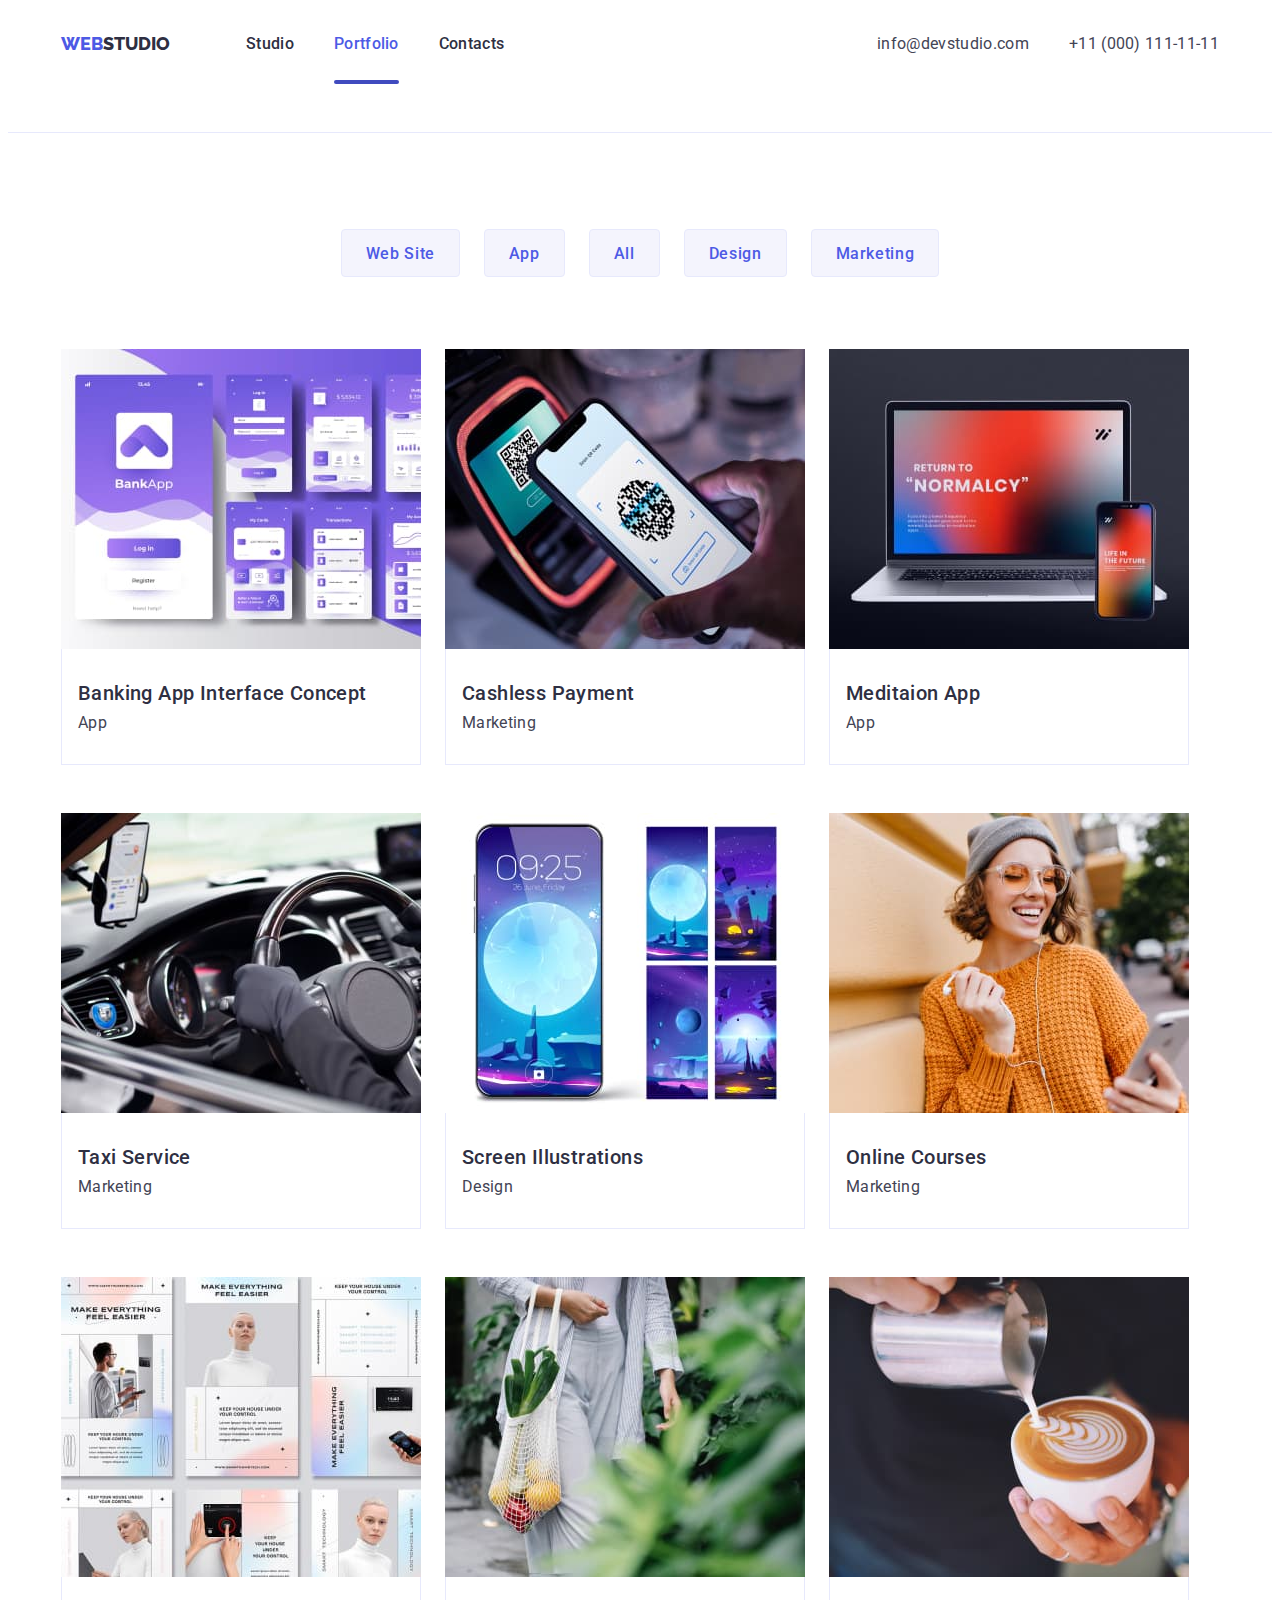
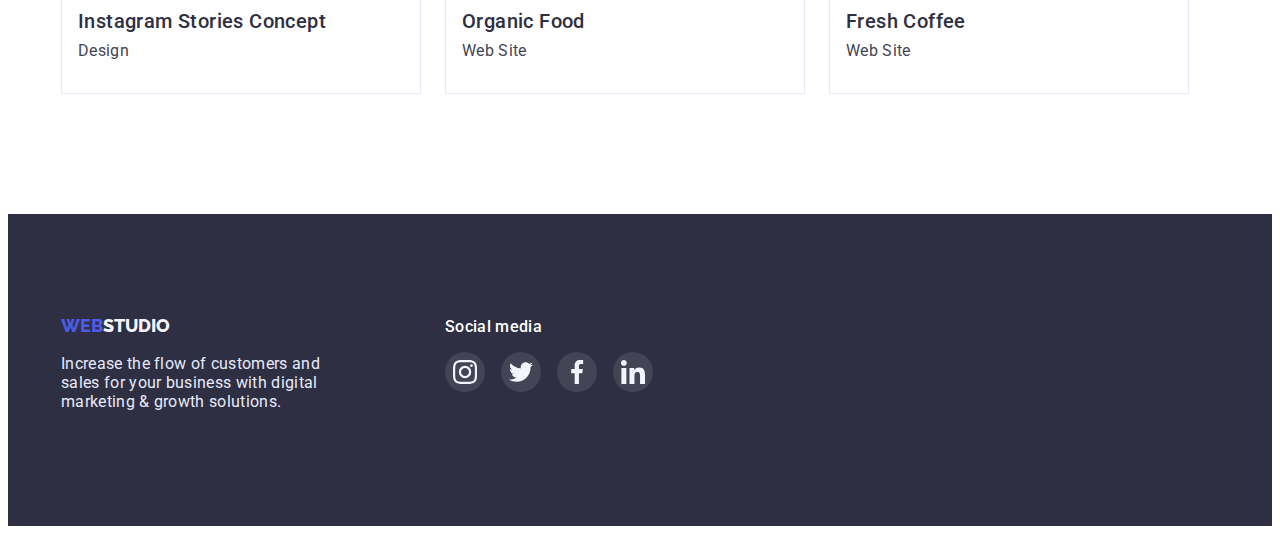
==== portfolio.html @ 8b2831ad "add files" ====
<!DOCTYPE html>
<html lang="en">
<head>
   <meta charset="UTF-8">
   <meta http-equiv="X-UA-Compatible" content="IE=edge">
   <meta name="viewport" content="width=device-width, initial-scale=1.0">
   <title>Webstudio</title>
   <link rel="preconnect" href="https://fonts.googleapis.com"><link rel="preconnect" href="https://fonts.gstatic.com" crossorigin><link href="https://fonts.googleapis.com/css2?family=Raleway:wght@800&family=Roboto:wght@400;500;700;900&display=swap" rel="stylesheet">
   <link rel="stylesheet" href="https://cdnjs.cloudflare.com/ajax/libs/modern-normalize/1.1.0/modern-normalize.min.css" integrity="sha512-wpPYUAdjBVSE4KJnH1VR1HeZfpl1ub8YT/NKx4PuQ5NmX2tKuGu6U/JRp5y+Y8XG2tV+wKQpNHVUX03MfMFn9Q==" crossorigin="anonymous" referrerpolicy="no-referrer" />
   <link rel="stylesheet" href="./css/styles.css">
</head>

<body>
   <header class="header section">
      <!-- Naviganion -->
      <div class="container header-container">
         <nav class="navigation">
            <a class="logo link" href="./index.html"><span>Web</span>Studio</a>
            <ul class="nav-list list">
               <li><a class="nav-link link" href="./index.html">Studio</a></li>
               <li><a class="nav-link link curent" href="./portfolio.html">Portfolio</a></li>
               <li><a class="nav-link link" href="#">Contacts</a></li>
            </ul>
         </nav>
   
         <!-- Address -->
         <address>
            <ul class="contact-list list">
               <li  class="contact-item"><a class="contact-link link" href="mailto:info@devstudio.com">info@devstudio.com</a></li>
               <li  class="contact-item"><a class="contact-link link" href="tel:+110001111111">+11 (000) 111-11-11</a></li>
            </ul>
         </address>
      </div>
   </header>

   <main>
      <section class="portfolio section">
         <div class="container">
            <h1 class="section-title visually-hidden">Portfolio</h1>
            <ul class="filters list">
               <li><button class="filters-btn" type="button">Web Site</button></li>
               <li><button class="filters-btn" type="button">App</button></li>
               <li><button class="filters-btn" type="button">All</button></li>
               <li><button class="filters-btn" type="button">Design</button></li>
               <li><button class="filters-btn" type="button">Marketing</button></li>
            </ul>
            <ul class="project-cards list">
               <li class="project-card">
                  <a href="" class="project-card-link link">
                     <div class="card-top-wrap">
                        <img src="./images/banking.jpg" alt="Banking App Interface Concept" width="360">
                        <p class="card-top-text">14 Stylish and User-Friendly App Design Concepts · Task Manager App · Calorie Tracker App · Exotic Fruit Ecommerce App · Cloud Storage App</p>
                     </div>
                     <div class="card-description">
                        <h3 class="section-subtitle">Banking App Interface Concept</h3>
                        <p class="section-text">App</p>
                     </div>
                  </a>
               </li>
               <li class="project-card">
                  <a href="" class="project-card-link link">
                     <div class="card-top-wrap">
                        <img src="./images/payment.jpg" alt="Cashless Payment" width="360">
                        <p class="card-top-text">14 Stylish and User-Friendly App Design Concepts · Task Manager App · Calorie Tracker App · Exotic Fruit Ecommerce App · Cloud Storage App</p>
                     </div>
                     <div class="card-description">
                        <h3 class="section-subtitle">Cashless Payment</h3>
                        <p class="section-text">Marketing</p>
                     </div>
                  </a>
               </li>
               <li class="project-card">
                  <a href="" class="project-card-link link">
                     <div class="card-top-wrap">
                        <img src="./images/meditaionapp.jpg" alt="Meditaion App" width="360">
                        <p class="card-top-text">14 Stylish and User-Friendly App Design Concepts · Task Manager App · Calorie Tracker App · Exotic Fruit Ecommerce App · Cloud Storage App</p>
                     </div>
                     <div class="card-description">
                        <h3 class="section-subtitle">Meditaion App</h3>
                        <p class="section-text">App</p>
                     </div>
                  </a>
               </li>
               <li class="project-card">
                  <a href="" class="project-card-link link">
                     <div class="card-top-wrap">
                        <img src="./images/taxiservice.jpg" alt="Taxi Service" width="360">
                        <p class="card-top-text">14 Stylish and User-Friendly App Design Concepts · Task Manager App · Calorie Tracker App · Exotic Fruit Ecommerce App · Cloud Storage App</p>
                     </div>
                     <div class="card-description">
                        <h3 class="section-subtitle">Taxi Service</h3>
                        <p class="section-text">Marketing</p>
                     </div>
                  </a>
               </li>
               <li class="project-card">
                  <a href="" class="project-card-link link">
                     <div class="card-top-wrap">
                        <img src="./images/screenillustrations.jpg" alt="Screen Illustrations" width="360">
                        <p class="card-top-text">14 Stylish and User-Friendly App Design Concepts · Task Manager App · Calorie Tracker App · Exotic Fruit Ecommerce App · Cloud Storage App</p>
                     </div>
                     <div class="card-description">
                        <h3 class="section-subtitle">Screen Illustrations</h3>
                        <p class="section-text">Design</p>
                     </div>
                  </a>
               </li>
               <li class="project-card">
                  <a href="" class="project-card-link link">
                     <div class="card-top-wrap">
                        <img src="./images/onlinecourses.jpg" alt="Online Courses" width="360">
                        <p class="card-top-text">14 Stylish and User-Friendly App Design Concepts · Task Manager App · Calorie Tracker App · Exotic Fruit Ecommerce App · Cloud Storage App</p>
                     </div>
                     <div class="card-description">
                        <h3 class="section-subtitle">Online Courses</h3>
                        <p class="section-text">Marketing</p>
                     </div>
                  </a>
               </li>
               <li class="project-card">
                  <a href="" class="project-card-link link">
                     <div class="card-top-wrap">
                        <img src="./images/instagramstories.jpg" alt="Instagram Stories Concept" width="360">
                        <p class="card-top-text">14 Stylish and User-Friendly App Design Concepts · Task Manager App · Calorie Tracker App · Exotic Fruit Ecommerce App · Cloud Storage App</p>
                     </div>
                     <div class="card-description">
                        <h3 class="section-subtitle">Instagram Stories Concept</h3>
                        <p class="section-text">Design</p>
                     </div>
                  </a>
               </li>
               <li class="project-card">
                  <a href="" class="project-card-link link">
                     <div class="card-top-wrap">
                        <img src="./images/organicfood.jpg" alt="Organic Food" width="360">
                        <p class="card-top-text">14 Stylish and User-Friendly App Design Concepts · Task Manager App · Calorie Tracker App · Exotic Fruit Ecommerce App · Cloud Storage App</p>
                     </div>
                     <div class="card-description">
                        <h3 class="section-subtitle">Organic Food</h3>
                        <p class="section-text">Web Site</p>
                     </div>
                  </a>
               </li>
               <li class="project-card">
                  <a href="" class="project-card-link link">
                     <div class="card-top-wrap">
                        <img src="./images/freshcofee.jpg" alt="Fresh Coffee" width="360">
                        <p class="card-top-text">14 Stylish and User-Friendly App Design Concepts · Task Manager App · Calorie Tracker App · Exotic Fruit Ecommerce App · Cloud Storage App</p>
                     </div>
                     <div class="card-description">
                        <h3 class="section-subtitle">Fresh Coffee</h3>
                        <p class="section-text">Web Site</p>
                     </div>
                  </a>
               </li>
            </ul>
         </div>
      </section>
   </main>
   
   <!-- Footer -->
   <footer class="footer">
      <div class="container footer-content">
         <div class="footer-logo-content">
            <a class="footer-logo link" href="./index.html"><span>Web</span>Studio</a>
            <p class="footer-text">Increase the flow of customers and sales for your business with digital marketing & growth solutions.</p>
         </div>
         <div class="footer-soc-content">
            <p class="footer-soc-title">Social media</p>
            <ul class="footer-soc-list list">
               <li class="footer-soc-item">
                  <a href="" class="footer-soc-link link">
                     <svg class="footer-soc-icon" width="24" height="24">
                        <use href="./images/icons.svg#icon-instagram"></use>
                     </svg>
                  </a>
               </li>
               <li class="footer-soc-item">
                  <a href="" class="footer-soc-link link">
                     <svg class="footer-soc-icon" width="24" height="24">
                        <use href="./images/icons.svg#icon-twitter"></use>
                     </svg>
                  </a>
               </li>
               <li class="footer-soc-item">
                  <a href="" class="footer-soc-link link">
                     <svg class="footer-soc-icon" width="24" height="24">
                        <use href="./images/icons.svg#icon-facebook"></use>
                     </svg>
                  </a>
               </li>
               <li class="footer-soc-item">
                  <a href="" class="footer-soc-link link">
                     <svg class="footer-soc-icon" width="24" height="24">
                        <use href="./images/icons.svg#icon-linkedin"></use>
                     </svg>
                  </a>
               </li>
            </ul>
         </div>
      </div>
   </footer>
</body>
</html>
---- css/styles.css ----
body {
   font-family: 'Roboto', sans-serif;
   font-size: 16px;
   color: var(--main-color);
   background-color: var(--lite-color);
}

.section {
   padding-top: 120px;
   padding-bottom: 120px;
}

h1, h2, h3, h4, h5, h6, ul, p {
   margin: 0;
   padding: 0;
}

img {
   display: block;
}

.list {
   list-style: none;
}

.link {
   text-decoration: none;
}

.btn {
   transition: color 250ms cubic-bezier(0.4, 0, 0.2, 1), border 250ms cubic-bezier(0.4, 0, 0.2, 1), background-color 250ms cubic-bezier(0.4, 0, 0.2, 1), box-shadow 250ms cubic-bezier(0.4, 0, 0.2, 1);
}

.container {
   max-width: 1158px;
   padding: 0 15px;
   margin: 0 auto;
}

:root {
   --accent-color: #4D5AE5;
   --main-color: #2E2F42;
   --minor-color: #434455;
   --lite-color: #FFFFFF;
   --gra: linear-gradient(rgba(46, 47, 66, 0.7), rgba(46, 47, 66, 0.7));
   --text-lh: 1.2;
   --link-btn-lh: 1.5;
}


/* Header */
.header {
   padding-top: 24px;
   padding-bottom: 24px;
   height: 76px;
   border-bottom: 1px solid #E7E9FC;
}

.header-container {
   display: flex;
   align-items: center;
}

.navigation {
   display: flex;
   margin-right: auto;
}

.logo {
   font-family: 'Raleway', sans-serif;
   font-weight: 800;
   font-size: 18px;
   line-height: 1.33;
   text-transform: uppercase;
   margin-right: 76px;
   color: var(--main-color);
}

.logo span {
   font-family: 'Raleway', sans-serif;
   font-weight: 800;
   font-size: 18px;
   line-height: 1.33;
   text-transform: uppercase;
   color: var(--accent-color);
}

.nav-list {
   display: flex;
   gap: 40px;
}

.nav-link {
   font-weight: 500;
   line-height: var(--link-btn-lh);
   letter-spacing: 0.02em;
   color: var(--main-color);
   transition: color 250ms cubic-bezier(0.4, 0, 0.2, 1);
}

.curent {
   color: var(--accent-color);
   position: relative;
}

.curent::after {
   content: "";
   position: absolute;
   width: 100%;
   height: 4px;
   left: 0px;
   top: 46px;
   background-color: #404BBF;
   border-radius: 2px;
}

.contact-list {
   display: flex;
   gap: 40px;
}

.contact-link {
   font-style: normal;
   line-height: var(--link-btn-lh);
   letter-spacing: 0.02em;
   color: var(--minor-color);
   transition: color 250ms cubic-bezier(0.4, 0, 0.2, 1);
}

.nav-link:hover, .contact-link:hover, .nav-link:focus, .contact-link:focus {
   color: #404BBF;
}


/* Hero */
.hero {
   padding-top: 188px;
   padding-bottom: 188px;
   background-image: var(--gra), url(../images/hero-bg.jpg);
   margin: auto;
   max-width: 1440px;
   background-position: center;
   background-repeat: no-repeat;
   background-size: cover;
   text-align: center; 
}

.hero-title {
   font-size: 56px;
   line-height: 1.07;
   letter-spacing: 0.02em;
   text-align: center;
   color: var(--lite-color);
   max-width: 500px;
   margin: 0 auto;
}

.hero-btn {
   font-family: inherit;
   font-weight: 500;
   font-size: 16px;
   line-height: var(--link-btn-lh);
   color: var(--lite-color);
   cursor: pointer;
   width: 169px;
   height: 56px;
   background: var(--accent-color);
   box-shadow: 0px 4px 4px rgba(0, 0, 0, 0.15);
   border-color: transparent;
   border-radius: 4px;
   margin-top: 48px;
   transition: background-color 250ms cubic-bezier(0.4, 0, 0.2, 1);
}

.hero-btn:is(:hover, :focus) {
   background-color: #404BBF;
}

.section-title {
   font-size: 36px;
   line-height: 1.11;
   letter-spacing: 0.02em;
   text-transform: capitalize;
   text-align: center;
   margin-bottom: 72px;
   color: var(--main-color);
}

.section-subtitle {
   font-weight: 500;
   font-size: 20px;
   line-height: 1.2;
   letter-spacing: 0.02em;
   margin-bottom: 8px;
   color: var(--main-color);
}

.section-text {
   line-height: var(--text-lh);
   letter-spacing: 0.02em;
   color: var(--minor-color);
}


/* Features */
.features {
   padding-bottom: 0;
}
.visually-hidden {
   position: absolute;
   white-space: nowrap;
   width: 1px;
   height: 1px;
   overflow: hidden;
   border: 0;
   padding: 0;
   clip: rect(0 0 0 0);
   clip-path: inset(50%);
   margin: -1px;
}

.features-icon-item {
   width: 264px;
   height: 112px;
   display: flex;
   align-items: center;
   justify-content: center;
   background: #F4F4FD;
   border-radius: 4px;
   margin-bottom: 8px;
}

.features-icon {
   display: flex;
   align-items: center;
   justify-content: center;
}


.about-list {
   display: flex;
   gap: 24px;
}

.about-item {
   width: 264px;
}


/* We do */
.wedo-list {
   display: flex;
   gap: 24px;
   justify-content: center;
}


/* Team */
.team-section {
   background: #F4F4FD;
}

.team-list {
   display: flex;
   gap: 24px;
}

.team-item {
   background: var(--lite-color);
   box-shadow: 0px 1px 6px rgba(46, 47, 66, 0.08), 0px 1px 1px rgba(46, 47, 66, 0.16), 0px 2px 1px rgba(46, 47, 66, 0.08);
   border-radius: 0px 0px 4px 4px;
}

.team-description {
   text-align: center;
   padding-top: 32px;
   padding-bottom: 32px;
}

.team-soc-list {
   display: flex;
   justify-content: center;
   gap: 24px;
   margin-top: 8px;
}

.team-soc-item {
   width: 40px;
   height: 40px;
}

.team-soc-link {
   width: 100%;
   height: 100%;
   display: flex;
   align-items: center;
   justify-content: center;
   background-color: var(--accent-color);
   border-radius: 50%;
   transition: background-color 250ms cubic-bezier(0.4, 0, 0.2, 1); 
}

.team-soc-link:is(:hover, :focus) {
   background-color: #404BBF;
}

/* Customers */
.customers-section {
   padding-top: 130px;
   padding-bottom: 120px;
}

.customers-list {
   display: flex;
   gap: 24px;
}
.customers-item {
   width: 168px;
}
.customers-link {
   width: 100%;
   height: 88px;
   display: flex;
   align-items: center;
   justify-content: center;
   border: 1px solid #8E8F99;
   border-radius: 4px;
   transition: border-color 250ms cubic-bezier(0.4, 0, 0.2, 1);
}
.customers-link:is(:hover, :focus) {
   border-color: var(--accent-color);
}

.customers-icon {
   fill: #AFB1B8;
   transition: fill 250ms cubic-bezier(0.4, 0, 0.2, 1);
}
.customers-link:is(:hover, :focus) .customers-icon{
   fill: #404BBF;
}


/* Portfolio */
.portfolio {
   padding-top: 96px;
}

.filters {
   display: flex;
   align-items: center;
   justify-content: center;
   gap: 24px;
}

.filters-btn {
   font-family: inherit;
   font-weight: 500;
   font-size: 16px;
   line-height: var(--link-btn-lh);
   letter-spacing: 0.04em;
   color: var(--accent-color);
   background: #F4F4FD;
   padding: 12px 24px;
   max-height: 48px;
   border: 1px solid #E7E9FC;
   border-radius: 4px;
   cursor: pointer;
   transition: color 250ms cubic-bezier(0.4, 0, 0.2, 1), background-color 250ms cubic-bezier(0.4, 0, 0.2, 1), box-shadow 250ms cubic-bezier(0.4, 0, 0.2, 1);
}

.filters-btn:is(:hover, :focus) {
   color: var(--lite-color);
   border: 1px solid #404BBF;
   box-shadow: 0px 3px 1px rgba(0, 0, 0, 0.1), 0px 2px 1px rgba(0, 0, 0, 0.08), 0px 2px 2px rgba(0, 0, 0, 0.12);
   background-color: #404BBF;
}

.project-cards {
   margin-top: 72px;
   display: flex;
   flex-wrap: wrap;
   row-gap: 48px;
   column-gap: 24px;
}

.project-card {
   box-sizing: border-box;
   width: 360px;
}

.project-card:is(:hover, :focus) .card-top-text {
   transform: translateY(0%);
}

.project-card-link {
   display: inline-block;
   transition: box-shadow 250ms cubic-bezier(0.4, 0, 0.2, 1);
}

.project-card-link:is(:hover, :focus) {
   box-shadow: 0px 1px 6px rgba(46, 47, 66, 0.08), 0px 1px 1px rgba(46, 47, 66, 0.16), 0px 2px 1px rgba(46, 47, 66, 0.08);
   cursor: pointer;
}

.card-top-wrap {
   position: relative;
   overflow-x: hidden;
}

.card-top-text {
   position: absolute;
   height: 100%;
   top: 0;
   padding: 40px 32px;
   font-family: 'Roboto';
   font-size: 16px;
   line-height: 24px;
   letter-spacing: 0.02em;
   color: #F4F4FD;
   background-color: var(--accent-color);
   transform: translateY(100%);
   transition: transform 250ms cubic-bezier(0.4, 0, 0.2, 1);
   overflow: auto;
}

.card-description {
   padding-top: 32px;
   padding-bottom: 32px;
   padding-left: 16px;
   border: 1px solid #E7E9FC;
   border-top: none;
}


/* Footer */
.footer {
   padding-top: 100px;
   padding-bottom: 100px;
   background-color: var(--main-color);
}

.footer-content {
   display: flex;
   align-items: baseline;
}

.footer-logo-content {
   margin-right: 120px;
}

.footer-logo {
   font-family: 'Raleway';
   font-weight: 800;
   font-size: 18px;
   line-height: 1.33;
   text-transform: uppercase;
   color: #F4F4FD;
}

.footer-logo span {
   font-family: 'Raleway';
   font-weight: 800;
   font-size: 18px;
   line-height: 1.33;
   text-transform: uppercase;
   color: var(--accent-color);
}

.footer-text {
   line-height: var(--text-lh);
   letter-spacing: 0.02em;
   color: #E7E9FC;
   margin-top: 16px;
   width: 264px;
   height: 72px;
}

.footer-soc-title {
   font-weight: 500;
   line-height: var(--text-lh);
   letter-spacing: 0.02em;
   color:  #FFFFFF;
}

.footer-soc-list {
   display: flex;
   justify-content: center;
   gap: 16px;
   margin-top: 16px;
}

.footer-soc-item {
   width: 40px;
   height: 40px;
}

.footer-soc-link {
   width: 100%;
   height: 100%;
   display: flex;
   align-items: center;
   justify-content: center;
   background-color: rgba(255, 255, 255, 0.1);
   border-radius: 50%;
   transition: background-color 250ms cubic-bezier(0.4, 0, 0.2, 1);
}

.footer-soc-link:is(:hover, :focus) {
   background-color: #31D0AA;
}

/* Modal */
.backdrop {
   position: fixed;
   top: 0;
   width: 100%;
   height: 100%;
   background-color: rgba(46, 47, 66, 0.4);
   transition: opacity 250ms cubic-bezier(0.4, 0, 0.2, 1), visibility 250ms cubic-bezier(0.4, 0, 0.2, 1);
}

.is-hidden {
   opacity: 0;
   visibility: hidden;
   pointer-events: none;
}

.modal {
   position: absolute;
   top: 50%;
   left: 50%;
   transform: translate(-50%, -50%) scaleY(1);
   width: 408px;
   min-height: 576px;
   background: #FCFCFC;
   box-shadow: 0px 1px 1px rgba(0, 0, 0, 0.14), 0px 1px 3px rgba(0, 0, 0, 0.12), 0px 2px 1px rgba(0, 0, 0, 0.2);
   border-radius: 4px;
   padding: 24px;
   transition: transform 250ms cubic-bezier(0.4, 0, 0.2, 1);
}

.backdrop.is-hidden .modal {
   transform: translate(-50%, 50%) scaleY(0);
}

.modal-close {
   width: 24px;
   height: 24px;
   border-radius: 50%;
   background-color: #E7E9FC;
   border: 1px solid rgba(0, 0, 0, 0.1);
   display: block;
   margin-left: auto;
   cursor: pointer;
   display: flex;
   align-items: center;
   justify-content: center;
   margin-bottom: 24px;
}

.modal-icon {
   fill: #000000;
}

.modal-title {
   font-family: 'Roboto';
   font-style: normal;
   font-weight: 500;
   font-size: 16px;
   line-height: 24px;
   text-align: center;
   letter-spacing: 0.02em;
   color: #2E2F42;
}

.modal-input {
   width: 100%;
   height: 40px;
   border: 1px solid #4D5AE5;
   border-radius: 4px;
   margin-bottom: 22px;
}

.modal-input-text span {
   font-family: 'Roboto';
   font-size: 12px;
   line-height: 16px;
   letter-spacing: 0.04em;
   color: #8E8F99;
   margin-bottom: 4px;
}
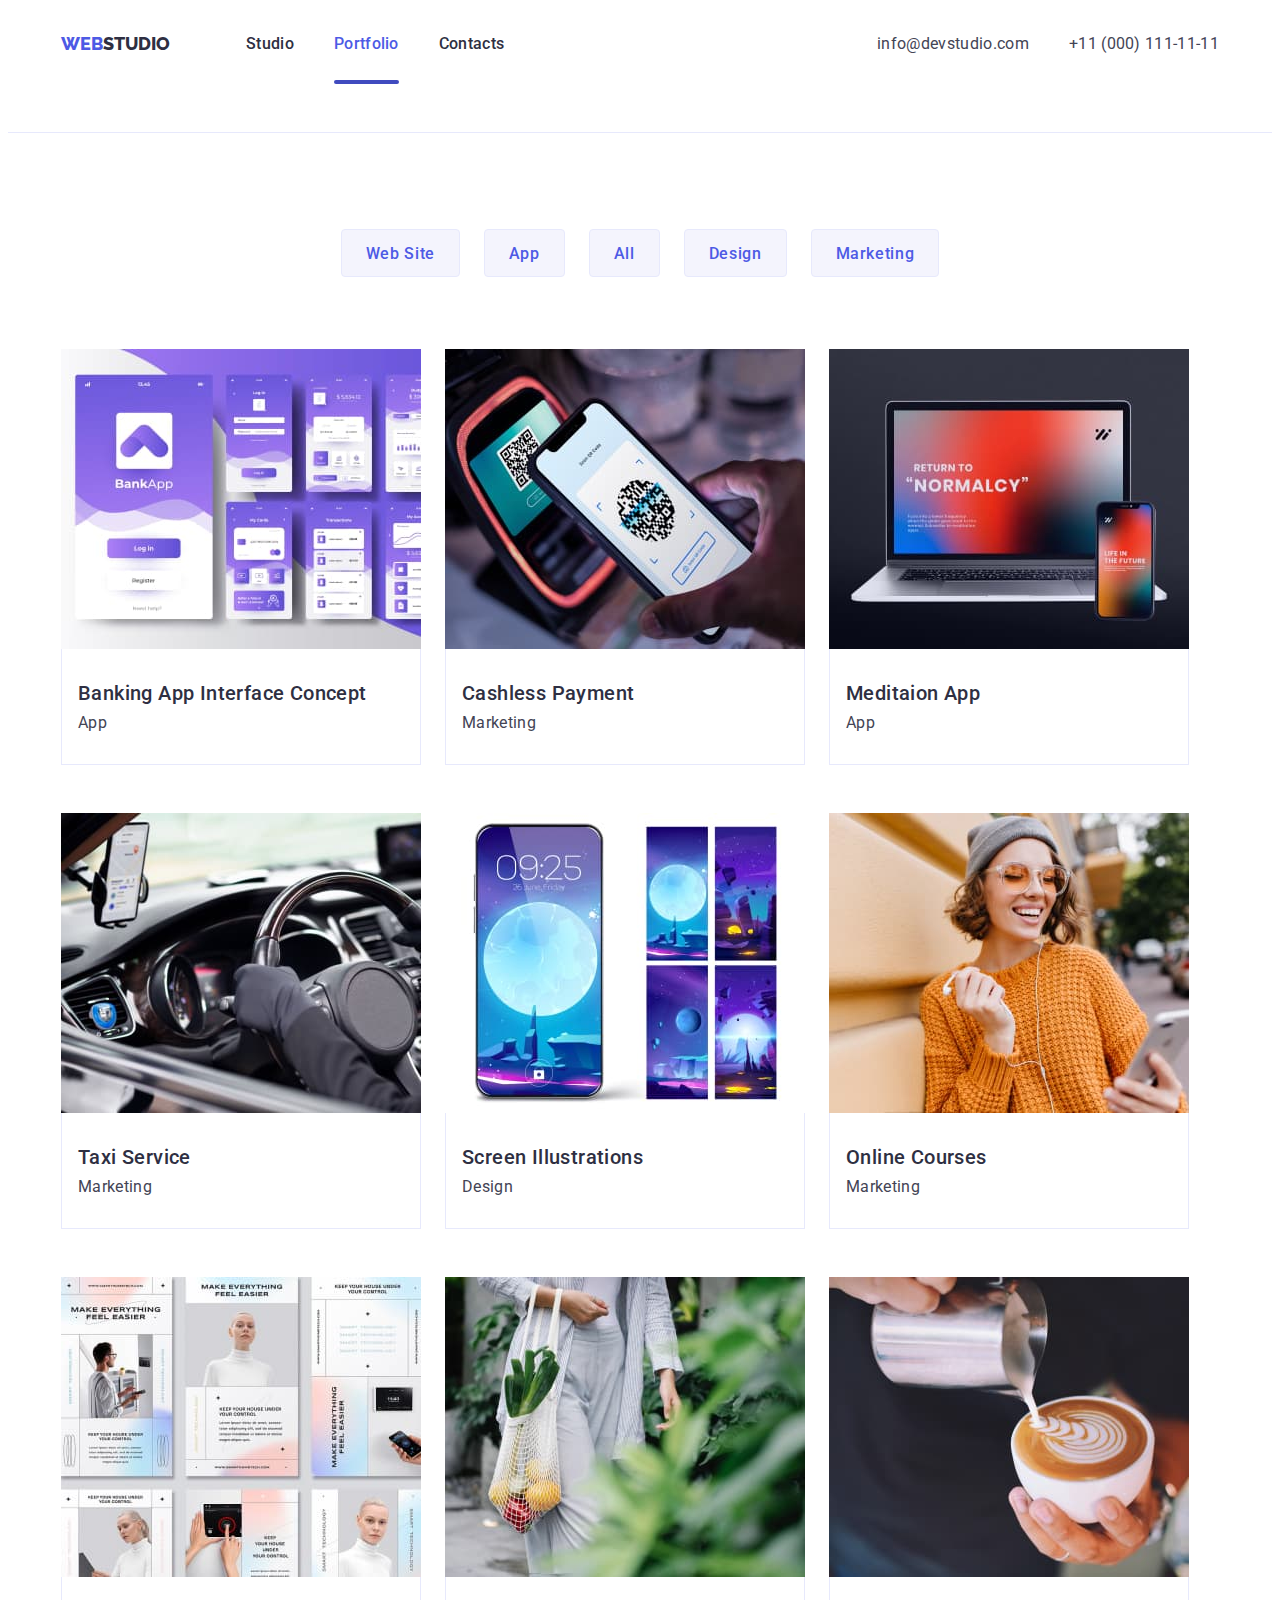
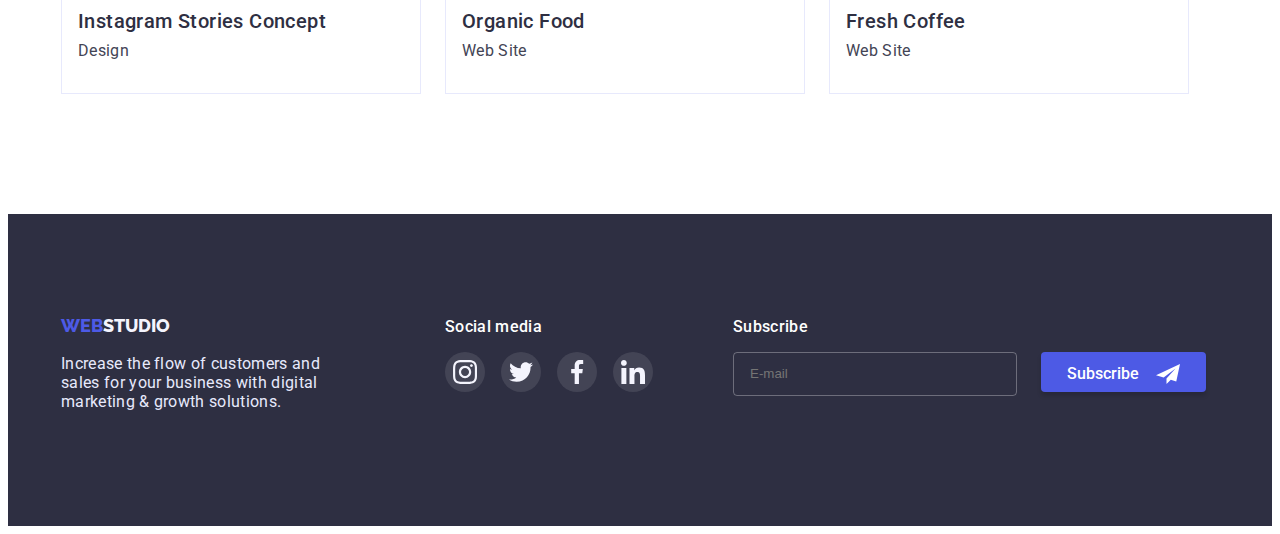
==== commit 351c7c3b: "done hw6" ====
--- a/portfolio.html
+++ b/portfolio.html
@@ -198,6 +198,19 @@
                </li>
             </ul>
          </div>
+         <div class="footer-subscribe">
+            <p class="footer-input-title">Subscribe</p>
+            <form>
+               <div class="footer-submit">
+                  <label>
+                     <input type="email" class="footer-input" name="Email" placeholder="E-mail" required>
+                  </label>
+                  <button class="footer-btn" type="submit">Subscribe<svg class="footer-subscribe-icon" width="24" height="24">
+                     <use href="./images/icons.svg#icon-frame"></use>
+                  </svg></button>
+               </div>
+            </form>
+         </div>
       </div>
    </footer>
 </body>
--- a/css/styles.css
+++ b/css/styles.css
@@ -25,10 +25,6 @@
 
 .link {
    text-decoration: none;
-}
-
-.btn {
-   transition: color 250ms cubic-bezier(0.4, 0, 0.2, 1), border 250ms cubic-bezier(0.4, 0, 0.2, 1), background-color 250ms cubic-bezier(0.4, 0, 0.2, 1), box-shadow 250ms cubic-bezier(0.4, 0, 0.2, 1);
 }
 
 .container {
@@ -475,6 +471,10 @@
    height: 72px;
 }
 
+.footer-soc-content {
+   margin-right: 80px;
+}
+
 .footer-soc-title {
    font-weight: 500;
    line-height: var(--text-lh);
@@ -508,6 +508,59 @@
 .footer-soc-link:is(:hover, :focus) {
    background-color: #31D0AA;
 }
+
+.footer-input-title {
+   font-weight: 500;
+   line-height: var(--text-lh);
+   letter-spacing: 0.02em;
+   color:  #FFFFFF;
+   margin-bottom: 16px;
+}
+.footer-submit {
+   display: flex;
+}
+
+.footer-input {
+   width: 264px;
+   height: 40px;
+   border: 1px solid rgba(255, 255, 255, 0.3);
+   border-radius: 4px;
+   padding-left: 16px;
+   color: #FFFFFF;
+   background-color: transparent;
+   margin-right: 24px;
+   outline: transparent;
+}
+
+.footer-input:focus {
+   border-color: #4D5AE5;
+}
+
+.footer-btn {
+   font-family: inherit;
+   font-weight: 500;
+   font-size: 16px;
+   line-height: var(--link-btn-lh);
+   color: var(--lite-color);
+   cursor: pointer;
+   width: 165px;
+   height: 40px;
+   background: var(--accent-color);
+   background: #4D5AE5;
+   box-shadow: 0px 4px 4px rgba(0, 0, 0, 0.15);
+   border-radius: 4px;
+   fill: #FFFFFF;
+   display: flex;
+   justify-content: space-between;
+   padding: 8px 24px;
+   border-color: transparent;
+   transition: background-color 250ms cubic-bezier(0.4, 0, 0.2, 1);
+}
+
+.footer-btn:is(:hover, :focus) {
+   background-color: #404BBF;
+}
+
 
 /* Modal */
 .backdrop {
@@ -571,14 +624,47 @@
    text-align: center;
    letter-spacing: 0.02em;
    color: #2E2F42;
+   margin-bottom: 16px;
+}
+
+.input-item {
+   margin-bottom: 8px;
 }
 
 .modal-input {
    width: 100%;
    height: 40px;
-   border: 1px solid #4D5AE5;
-   border-radius: 4px;
-   margin-bottom: 22px;
+   border: 1px solid rgba(33, 33, 33, 0.2);
+   border-radius: 4px;
+   outline: transparent;
+   padding-left: 38px;
+}
+
+.modal-input:focus, .modal-comment:focus {
+   border-color: var(--accent-color);
+}
+
+.modal-input:focus + .modal-input-icon {
+   fill: var(--accent-color);
+}
+
+.modal-input::placeholder,  .modal-comment::placeholder {
+   font-family: 'Roboto';
+   font-size: 12px;
+   line-height: 16px;
+   letter-spacing: 0.04em;
+   color: rgba(117, 117, 117, 0.5);
+}
+
+.input-wrap {
+   position: relative;
+}
+
+.modal-input-icon {
+   position: absolute;
+   left: 16px;
+   top: 50%;
+   transform: translateY(-50%);
 }
 
 .modal-input-text span {
@@ -588,4 +674,71 @@
    letter-spacing: 0.04em;
    color: #8E8F99;
    margin-bottom: 4px;
-}+   display: block;
+}
+
+.modal-comment {
+   width: 100%;
+   height: 120px;
+   border: 1px solid rgba(33, 33, 33, 0.2);
+   border-radius: 4px;
+   padding: 8px 16px;
+   resize: none;
+}
+
+.check-text {
+   font-family: 'Roboto';
+   font-size: 12px;
+   line-height: 16px;
+   letter-spacing: 0.04em;
+   color: #757575;
+   display: flex;
+}
+
+.check-text span {
+   display: flex;
+   align-items: center;
+   justify-content: center;
+   width: 16px;
+   height: 16px;
+   border: 1.25px solid #2E2F42;
+   border-radius: 2px;
+   transition: background-color 250ms cubic-bezier(0.4, 0, 0.2, 1);
+   fill: transparent;
+}
+
+.modal-checkbox {
+   margin-top: 16px;
+}
+
+.modal-check:checked + .check-text span {
+   background-color: #404BBF;
+   border: none;
+   fill: #F4F4FD;
+}
+
+.checkbox-span{
+   margin-right: 8px;
+}
+
+.modal-btn {
+   font-family: inherit;
+   font-weight: 500;
+   font-size: 16px;
+   line-height: var(--link-btn-lh);
+   color: var(--lite-color);
+   cursor: pointer;
+   width: 169px;
+   height: 56px;
+   background: var(--accent-color);
+   background: #4D5AE5;
+   box-shadow: 0px 4px 4px rgba(0, 0, 0, 0.15);
+   border-radius: 4px;
+   border-color: transparent;
+   margin: 24px 95px;
+   transition: background-color 250ms cubic-bezier(0.4, 0, 0.2, 1);
+}
+
+.modal-btn:is(:hover, :focus) {
+   background-color: #404BBF;
+}
